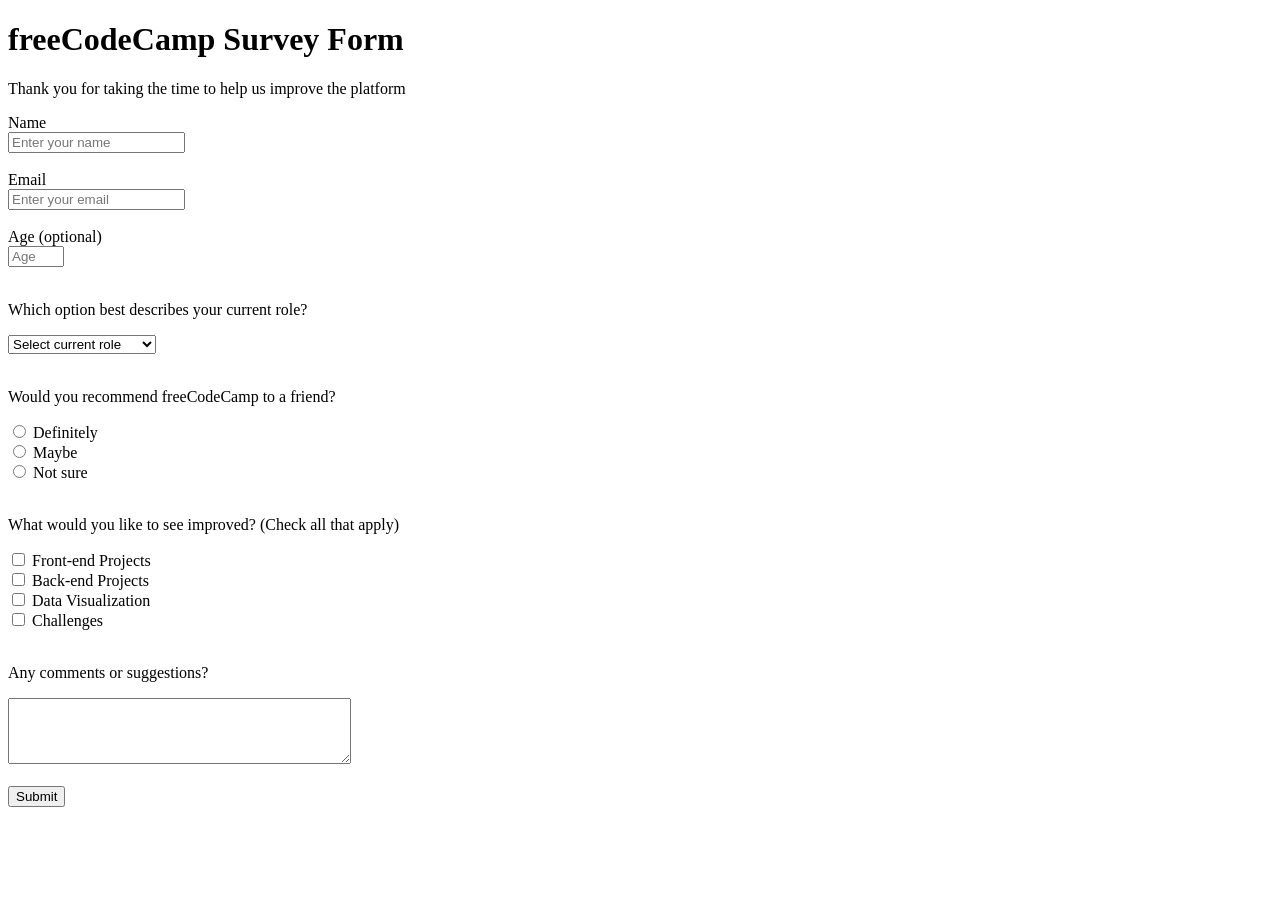
==== index.html @ d432a959 "Add files via upload" ====
<!DOCTYPE html>
<html lang="en">
<head>
  <meta charset="UTF-8">
  <title>freeCodeCamp Survey Form</title>
</head>
<body>

  <!-- Title -->
  <h1 id="title">freeCodeCamp Survey Form</h1>

  <!-- Description -->
  <p id="description">
    Thank you for taking the time to help us improve the platform
  </p>

  <!-- Form -->
  <form id="survey-form">

    <!-- Name -->
    <label id="name-label" for="name">Name</label><br>
    <input 
      type="text" 
      id="name" 
      name="name"
      placeholder="Enter your name" 
      required
    ><br><br>

    <!-- Email -->
    <label id="email-label" for="email">Email</label><br>
    <input 
      type="email" 
      id="email" 
      name="email"
      placeholder="Enter your email" 
      required
    ><br><br>

    <!-- Number -->
    <label id="number-label" for="number">Age (optional)</label><br>
    <input 
      type="number" 
      id="number" 
      name="age"
      placeholder="Age"
      min="10"
      max="100"
    ><br><br>

    <!-- Dropdown -->
    <p>Which option best describes your current role?</p>
    <select id="dropdown" name="role">
      <option value="">Select current role</option>
      <option value="student">Student</option>
      <option value="working">Working Professional</option>
    </select><br><br>

    <!-- Radio buttons -->
    <p>Would you recommend freeCodeCamp to a friend?</p>
    <input type="radio" name="recommend" value="definitely"> Definitely<br>
    <input type="radio" name="recommend" value="maybe"> Maybe<br>
    <input type="radio" name="recommend" value="not-sure"> Not sure<br><br>

    <!-- Checkboxes -->
    <p>What would you like to see improved? (Check all that apply)</p>
    <input type="checkbox" value="frontend"> Front-end Projects<br>
    <input type="checkbox" value="backend"> Back-end Projects<br>
    <input type="checkbox" value="data-visualization"> Data Visualization<br>
    <input type="checkbox" value="challenges"> Challenges<br><br>

    <!-- Textarea -->
    <p>Any comments or suggestions?</p>
    <textarea 
      placeholder="Enter your comment here..."
      rows="4"
      cols="40">
    </textarea><br><br>

    <!-- Submit -->
    <button id="submit" type="submit">Submit</button>

  </form>

</body>
</html>
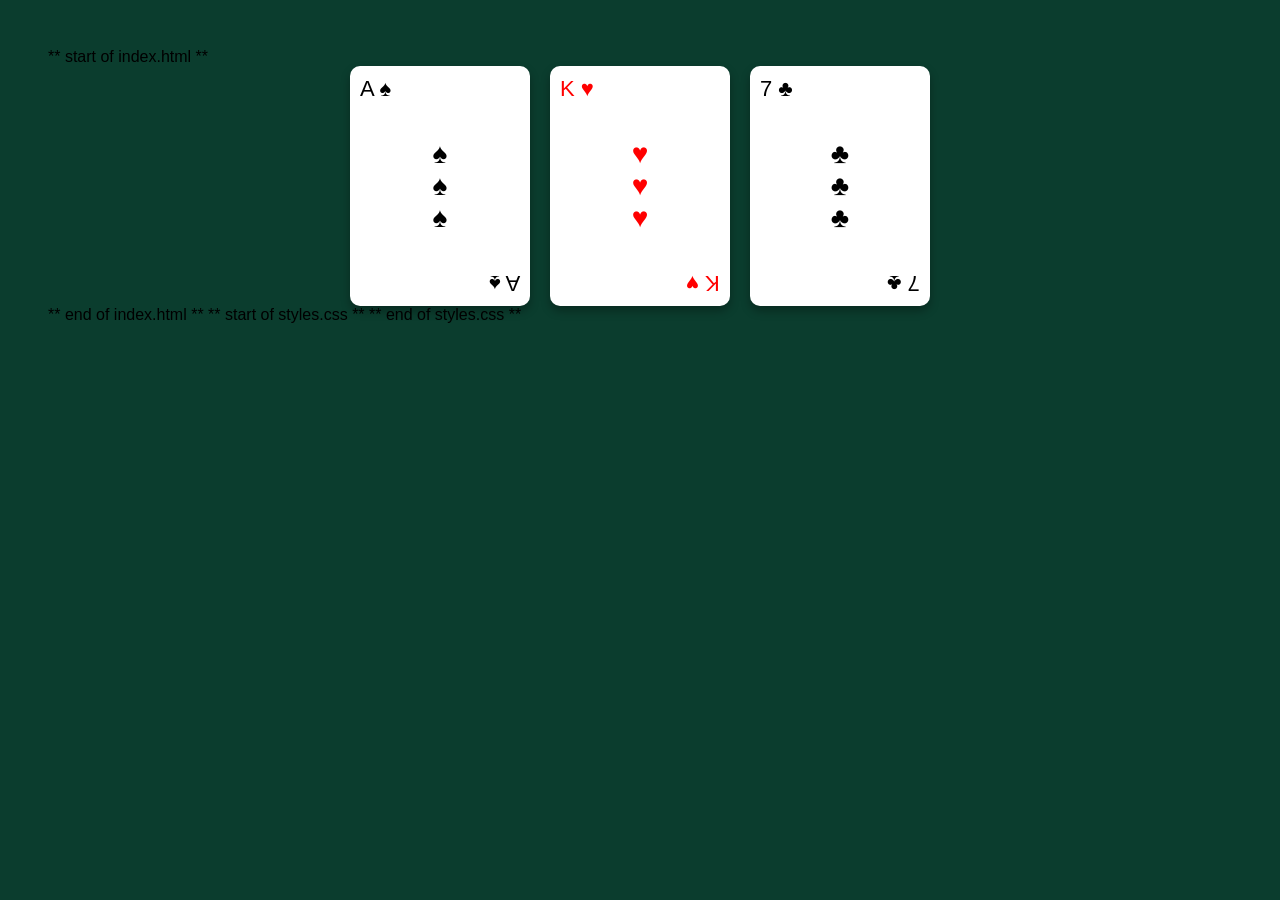
==== commit 9621ab5a: "index.html" ====
--- a/index.html
+++ b/index.html
@@ -1,86 +1,110 @@
+** start of index.html **
+
 <!DOCTYPE html>
 <html lang="en">
 <head>
-  <meta charset="UTF-8">
-  <title>freeCodeCamp Survey Form</title>
+<meta charset="UTF-8">
+<title>Playing Cards Flexbox</title>
+
+<style>
+    body {
+        background-color: #0b3d2e;
+        font-family: Arial, sans-serif;
+        padding: 40px;
+    }
+
+    /* MAIN CONTAINER */
+    #playing-cards {
+        display: flex;
+        justify-content: center;
+        flex-wrap: wrap;
+        gap: 20px;
+    }
+
+    /* CARD */
+    .card {
+        width: 160px;
+        height: 220px;
+        background-color: white;
+        border-radius: 10px;
+        padding: 10px;
+        display: flex;
+        justify-content: space-between;
+        box-shadow: 0 5px 10px rgba(0,0,0,0.3);
+    }
+
+    /* LEFT, MIDDLE, RIGHT */
+    .left {
+        align-self: flex-start;
+        font-size: 22px;
+    }
+
+    .middle {
+        align-self: center;
+        display: flex;
+        flex-direction: column;
+        align-items: center;
+        font-size: 28px;
+    }
+
+    .right {
+        align-self: flex-end;
+        font-size: 22px;
+        transform: rotate(180deg);
+    }
+
+    .red {
+        color: red;
+    }
+</style>
 </head>
+
 <body>
 
-  <!-- Title -->
-  <h1 id="title">freeCodeCamp Survey Form</h1>
+<main id="playing-cards">
 
-  <!-- Description -->
-  <p id="description">
-    Thank you for taking the time to help us improve the platform
-  </p>
+    <div class="card">
+        <div class="left">A ♠</div>
+        <div class="middle">
+            <div>♠</div>
+            <div>♠</div>
+            <div>♠</div>
+        </div>
+        <div class="right">A ♠</div>
+    </div>
 
-  <!-- Form -->
-  <form id="survey-form">
+    <div class="card">
+        <div class="left red">K ♥</div>
+        <div class="middle red">
+            <div>♥</div>
+            <div>♥</div>
+            <div>♥</div>
+        </div>
+        <div class="right red">K ♥</div>
+    </div>
 
-    <!-- Name -->
-    <label id="name-label" for="name">Name</label><br>
-    <input 
-      type="text" 
-      id="name" 
-      name="name"
-      placeholder="Enter your name" 
-      required
-    ><br><br>
+    <div class="card">
+        <div class="left">7 ♣</div>
+        <div class="middle">
+            <div>♣</div>
+            <div>♣</div>
+            <div>♣</div>
+        </div>
+        <div class="right">7 ♣</div>
+    </div>
 
-    <!-- Email -->
-    <label id="email-label" for="email">Email</label><br>
-    <input 
-      type="email" 
-      id="email" 
-      name="email"
-      placeholder="Enter your email" 
-      required
-    ><br><br>
-
-    <!-- Number -->
-    <label id="number-label" for="number">Age (optional)</label><br>
-    <input 
-      type="number" 
-      id="number" 
-      name="age"
-      placeholder="Age"
-      min="10"
-      max="100"
-    ><br><br>
-
-    <!-- Dropdown -->
-    <p>Which option best describes your current role?</p>
-    <select id="dropdown" name="role">
-      <option value="">Select current role</option>
-      <option value="student">Student</option>
-      <option value="working">Working Professional</option>
-    </select><br><br>
-
-    <!-- Radio buttons -->
-    <p>Would you recommend freeCodeCamp to a friend?</p>
-    <input type="radio" name="recommend" value="definitely"> Definitely<br>
-    <input type="radio" name="recommend" value="maybe"> Maybe<br>
-    <input type="radio" name="recommend" value="not-sure"> Not sure<br><br>
-
-    <!-- Checkboxes -->
-    <p>What would you like to see improved? (Check all that apply)</p>
-    <input type="checkbox" value="frontend"> Front-end Projects<br>
-    <input type="checkbox" value="backend"> Back-end Projects<br>
-    <input type="checkbox" value="data-visualization"> Data Visualization<br>
-    <input type="checkbox" value="challenges"> Challenges<br><br>
-
-    <!-- Textarea -->
-    <p>Any comments or suggestions?</p>
-    <textarea 
-      placeholder="Enter your comment here..."
-      rows="4"
-      cols="40">
-    </textarea><br><br>
-
-    <!-- Submit -->
-    <button id="submit" type="submit">Submit</button>
-
-  </form>
+</main>
 
 </body>
 </html>
+
+
+** end of index.html **
+
+** start of styles.css **
+
+
+
+** end of styles.css **
+
+
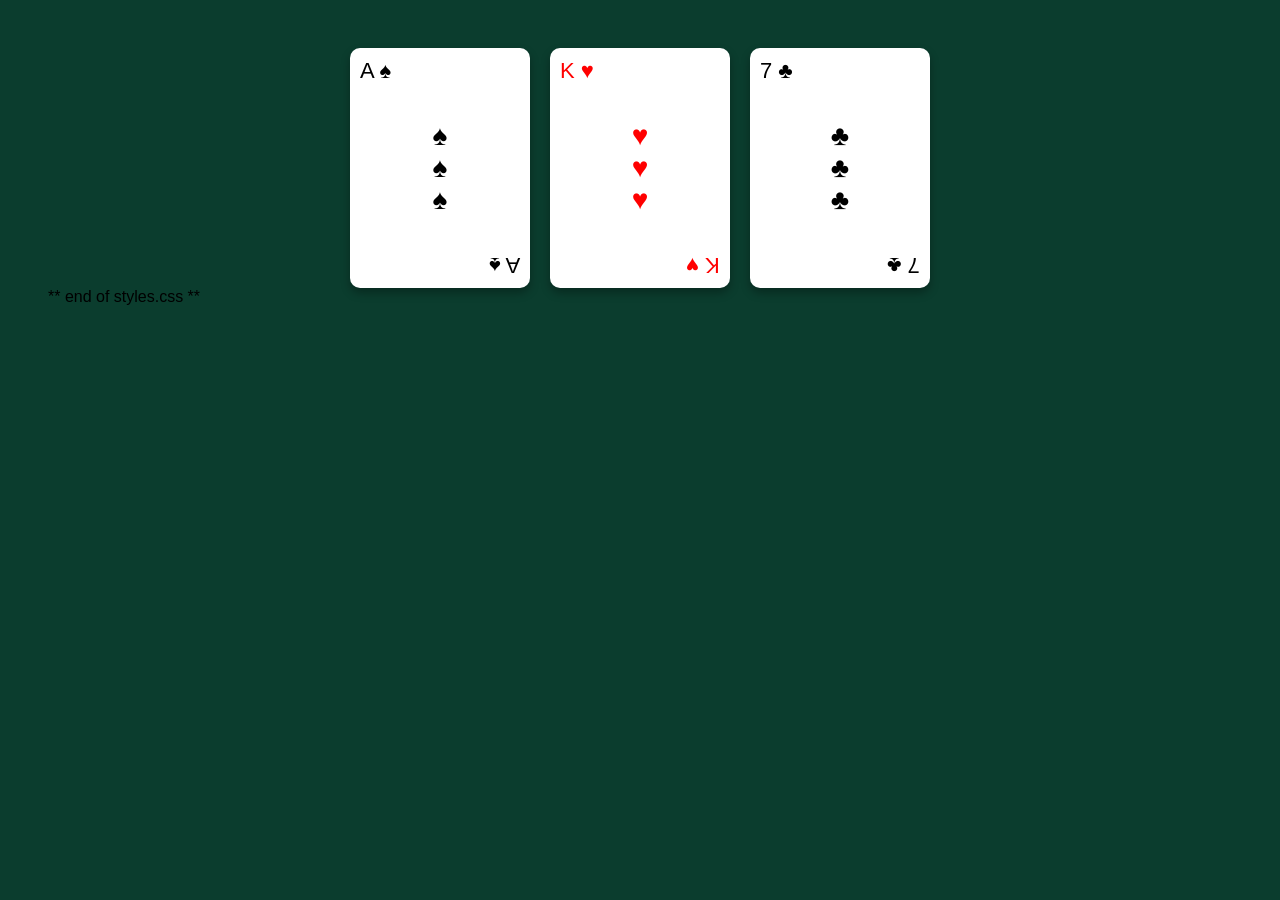
==== commit 4216bf9d: "index.html" ====
--- a/index.html
+++ b/index.html
@@ -1,5 +1,3 @@
-** start of index.html **
-
 <!DOCTYPE html>
 <html lang="en">
 <head>
@@ -99,12 +97,9 @@
 </html>
 
 
-** end of index.html **
-
-** start of styles.css **
-
 
 
 ** end of styles.css **
 
 
+
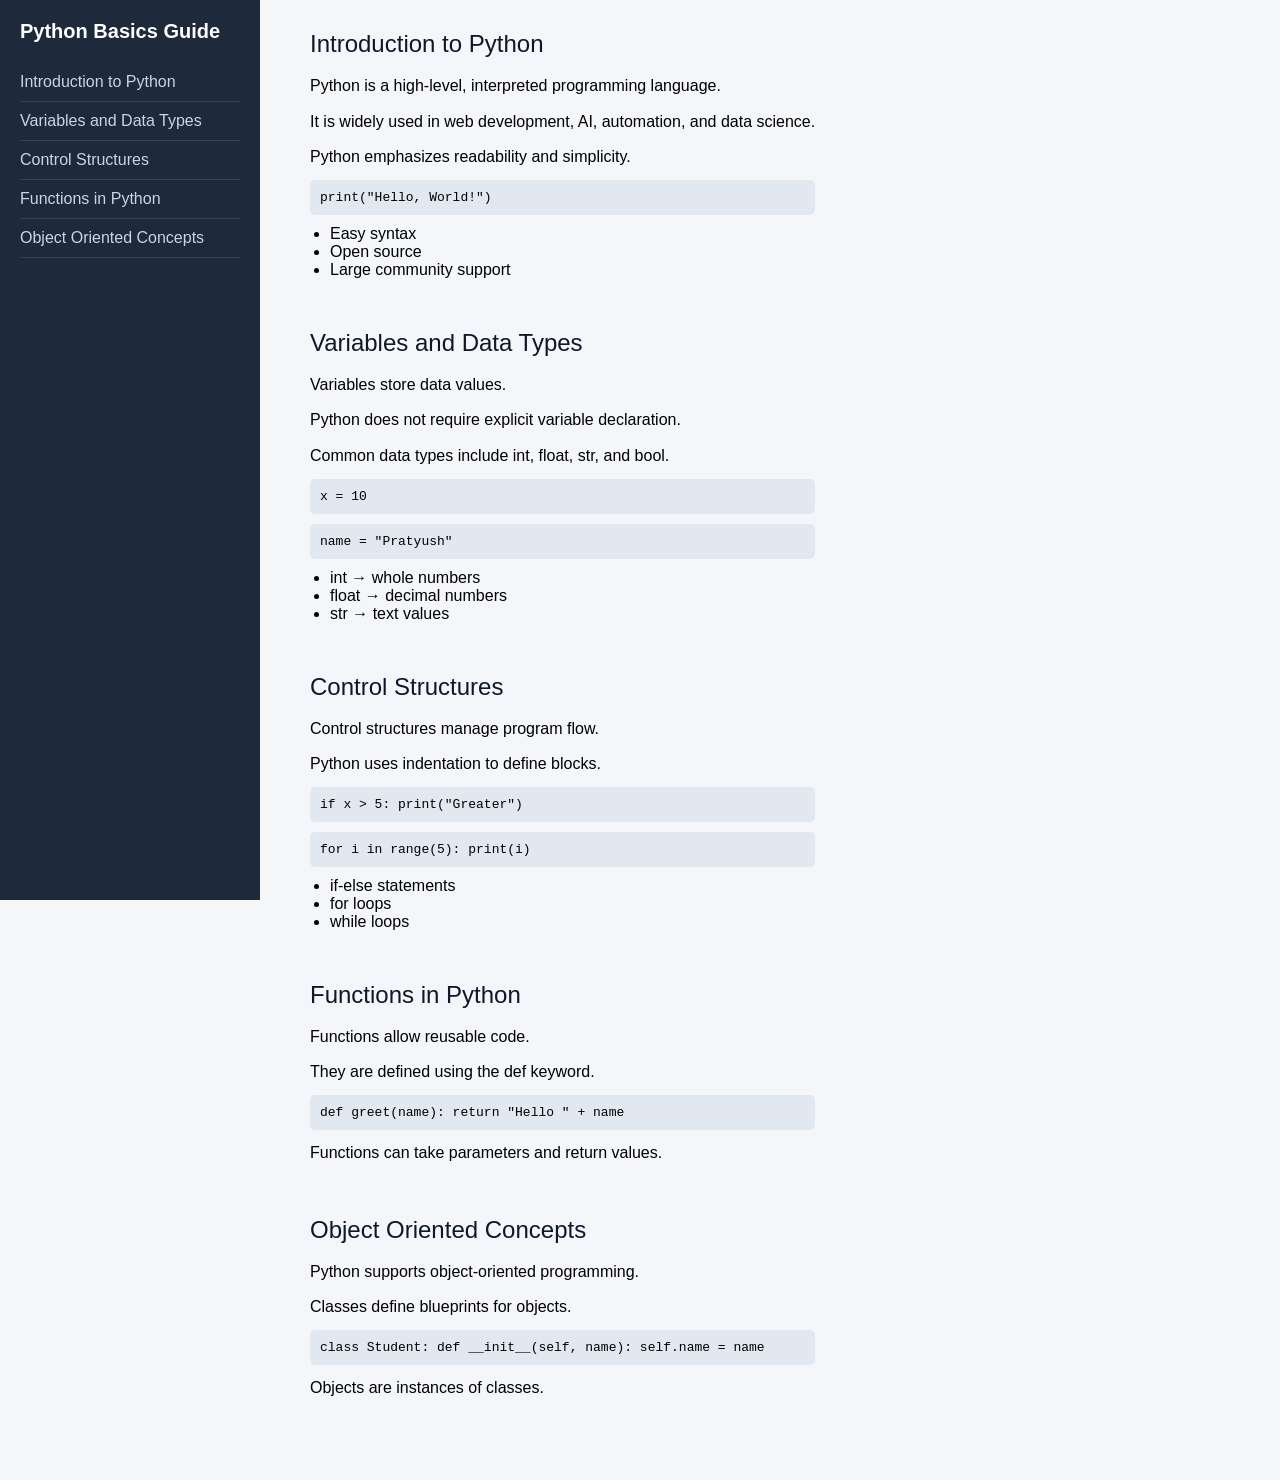
==== commit 8e0b649c: "Update index.html" ====
--- a/index.html
+++ b/index.html
@@ -1,97 +1,106 @@
 <!DOCTYPE html>
 <html lang="en">
 <head>
-<meta charset="UTF-8">
-<title>Playing Cards Flexbox</title>
-
-<style>
-    body {
-        background-color: #0b3d2e;
-        font-family: Arial, sans-serif;
-        padding: 40px;
-    }
-
-    /* MAIN CONTAINER */
-    #playing-cards {
-        display: flex;
-        justify-content: center;
-        flex-wrap: wrap;
-        gap: 20px;
-    }
-
-    /* CARD */
-    .card {
-        width: 160px;
-        height: 220px;
-        background-color: white;
-        border-radius: 10px;
-        padding: 10px;
-        display: flex;
-        justify-content: space-between;
-        box-shadow: 0 5px 10px rgba(0,0,0,0.3);
-    }
-
-    /* LEFT, MIDDLE, RIGHT */
-    .left {
-        align-self: flex-start;
-        font-size: 22px;
-    }
-
-    .middle {
-        align-self: center;
-        display: flex;
-        flex-direction: column;
-        align-items: center;
-        font-size: 28px;
-    }
-
-    .right {
-        align-self: flex-end;
-        font-size: 22px;
-        transform: rotate(180deg);
-    }
-
-    .red {
-        color: red;
-    }
-</style>
+  <meta charset="UTF-8">
+  <title>Python Basics Documentation</title>
+  <link rel="stylesheet" href="styles.css">
 </head>
-
 <body>
 
-<main id="playing-cards">
+  <!-- NAVIGATION -->
+  <nav id="navbar">
+    <header>Python Basics Guide</header>
+    <a class="nav-link" href="#Introduction_to_Python">Introduction to Python</a>
+    <a class="nav-link" href="#Variables_and_Data_Types">Variables and Data Types</a>
+    <a class="nav-link" href="#Control_Structures">Control Structures</a>
+    <a class="nav-link" href="#Functions_in_Python">Functions in Python</a>
+    <a class="nav-link" href="#Object_Oriented_Concepts">Object Oriented Concepts</a>
+  </nav>
 
-    <div class="card">
-        <div class="left">A ♠</div>
-        <div class="middle">
-            <div>♠</div>
-            <div>♠</div>
-            <div>♠</div>
-        </div>
-        <div class="right">A ♠</div>
-    </div>
+  <!-- MAIN CONTENT -->
+  <main id="main-doc">
 
-    <div class="card">
-        <div class="left red">K ♥</div>
-        <div class="middle red">
-            <div>♥</div>
-            <div>♥</div>
-            <div>♥</div>
-        </div>
-        <div class="right red">K ♥</div>
-    </div>
+    <section class="main-section" id="Introduction_to_Python">
+      <header>Introduction to Python</header>
+      <p>Python is a high-level, interpreted programming language.</p>
+      <p>It is widely used in web development, AI, automation, and data science.</p>
+      <p>Python emphasizes readability and simplicity.</p>
 
-    <div class="card">
-        <div class="left">7 ♣</div>
-        <div class="middle">
-            <div>♣</div>
-            <div>♣</div>
-            <div>♣</div>
-        </div>
-        <div class="right">7 ♣</div>
-    </div>
+      <code>print("Hello, World!")</code>
 
-</main>
+      <ul>
+        <li>Easy syntax</li>
+        <li>Open source</li>
+        <li>Large community support</li>
+      </ul>
+    </section>
+
+    <section class="main-section" id="Variables_and_Data_Types">
+      <header>Variables and Data Types</header>
+      <p>Variables store data values.</p>
+      <p>Python does not require explicit variable declaration.</p>
+      <p>Common data types include int, float, str, and bool.</p>
+
+      <code>x = 10</code>
+      <code>name = "Pratyush"</code>
+
+      <ul>
+        <li>int → whole numbers</li>
+        <li>float → decimal numbers</li>
+        <li>str → text values</li>
+      </ul>
+    </section>
+
+    <section class="main-section" id="Control_Structures">
+      <header>Control Structures</header>
+      <p>Control structures manage program flow.</p>
+      <p>Python uses indentation to define blocks.</p>
+
+      <code>
+if x > 5:
+    print("Greater")
+      </code>
+
+      <code>
+for i in range(5):
+    print(i)
+      </code>
+
+      <ul>
+        <li>if-else statements</li>
+        <li>for loops</li>
+        <li>while loops</li>
+      </ul>
+    </section>
+
+    <section class="main-section" id="Functions_in_Python">
+      <header>Functions in Python</header>
+      <p>Functions allow reusable code.</p>
+      <p>They are defined using the def keyword.</p>
+
+      <code>
+def greet(name):
+    return "Hello " + name
+      </code>
+
+      <p>Functions can take parameters and return values.</p>
+    </section>
+
+    <section class="main-section" id="Object_Oriented_Concepts">
+      <header>Object Oriented Concepts</header>
+      <p>Python supports object-oriented programming.</p>
+      <p>Classes define blueprints for objects.</p>
+
+      <code>
+class Student:
+    def __init__(self, name):
+        self.name = name
+      </code>
+
+      <p>Objects are instances of classes.</p>
+    </section>
+
+  </main>
 
 </body>
 </html>
@@ -99,7 +108,4 @@
 
 
 
-** end of styles.css **
 
-
-
--- a/styles.css
+++ b/styles.css
@@ -0,0 +1,97 @@
+* {
+  margin: 0;
+  padding: 0;
+  box-sizing: border-box;
+  font-family: Arial, sans-serif;
+}
+
+body {
+  display: flex;
+  background-color: #f4f6f9;
+}
+
+/* NAVBAR */
+#navbar {
+  position: fixed;
+  left: 0;
+  top: 0;
+  width: 260px;
+  height: 100vh;
+  background-color: #1e293b;
+  padding: 20px;
+  overflow-y: auto;
+}
+
+#navbar header {
+  font-size: 20px;
+  font-weight: bold;
+  color: white;
+  margin-bottom: 20px;
+}
+
+.nav-link {
+  display: block;
+  color: #cbd5e1;
+  text-decoration: none;
+  padding: 10px 0;
+  border-bottom: 1px solid #334155;
+}
+
+.nav-link:hover {
+  color: white;
+  padding-left: 5px;
+  transition: 0.3s;
+}
+
+/* MAIN CONTENT */
+#main-doc {
+  margin-left: 280px;
+  padding: 30px;
+  max-width: 900px;
+}
+
+.main-section {
+  margin-bottom: 50px;
+}
+
+.main-section header {
+  font-size: 24px;
+  margin-bottom: 15px;
+  color: #0f172a;
+}
+
+p {
+  margin-bottom: 10px;
+  line-height: 1.6;
+}
+
+code {
+  display: block;
+  background-color: #e2e8f0;
+  padding: 10px;
+  margin: 10px 0;
+  border-radius: 5px;
+  font-family: monospace;
+}
+
+ul {
+  margin-left: 20px;
+  margin-top: 10px;
+}
+
+/* MEDIA QUERY */
+@media (max-width: 768px) {
+  body {
+    flex-direction: column;
+  }
+
+  #navbar {
+    position: relative;
+    width: 100%;
+    height: auto;
+  }
+
+  #main-doc {
+    margin-left: 0;
+  }
+}
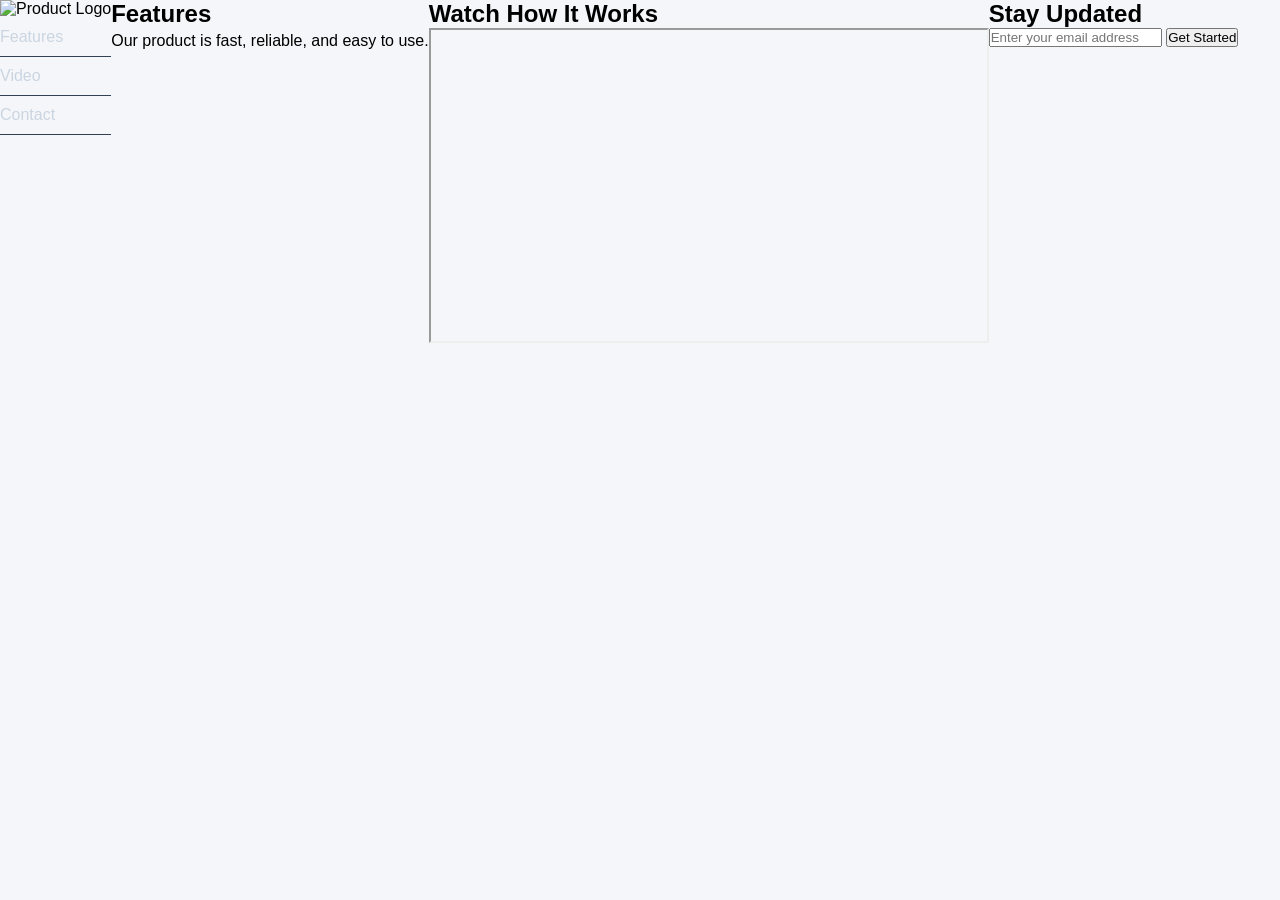
==== commit dc2a0927: "Update index.html" ====
--- a/index.html
+++ b/index.html
@@ -2,105 +2,65 @@
 <html lang="en">
 <head>
   <meta charset="UTF-8">
-  <title>Python Basics Documentation</title>
+  <title>Product Landing Page</title>
   <link rel="stylesheet" href="styles.css">
 </head>
 <body>
 
-  <!-- NAVIGATION -->
-  <nav id="navbar">
-    <header>Python Basics Guide</header>
-    <a class="nav-link" href="#Introduction_to_Python">Introduction to Python</a>
-    <a class="nav-link" href="#Variables_and_Data_Types">Variables and Data Types</a>
-    <a class="nav-link" href="#Control_Structures">Control Structures</a>
-    <a class="nav-link" href="#Functions_in_Python">Functions in Python</a>
-    <a class="nav-link" href="#Object_Oriented_Concepts">Object Oriented Concepts</a>
-  </nav>
+  <!-- HEADER -->
+  <header id="header">
+    <img 
+      id="header-img" 
+      src="https://w7.pngwing.com/pngs/171/283/png-transparent-paper-box-computer-icons-symbol-random-buttons-miscellaneous-angle-text.png" 
+      alt="Product Logo"
+    >
 
-  <!-- MAIN CONTENT -->
-  <main id="main-doc">
+    <nav id="nav-bar">
+      <a class="nav-link" href="#features">Features</a>
+      <a class="nav-link" href="#video-section">Video</a>
+      <a class="nav-link" href="#contact">Contact</a>
+    </nav>
+  </header>
 
-    <section class="main-section" id="Introduction_to_Python">
-      <header>Introduction to Python</header>
-      <p>Python is a high-level, interpreted programming language.</p>
-      <p>It is widely used in web development, AI, automation, and data science.</p>
-      <p>Python emphasizes readability and simplicity.</p>
+  <!-- FEATURES SECTION -->
+  <section id="features">
+    <h2>Features</h2>
+    <p>Our product is fast, reliable, and easy to use.</p>
+  </section>
 
-      <code>print("Hello, World!")</code>
+  <!-- VIDEO SECTION -->
+  <section id="video-section">
+    <h2>Watch How It Works</h2>
+    <iframe 
+      id="video"
+      width="560"
+      height="315"
+      src="https://www.youtube.com/embed/jNQXAC9IVRw?si=QXcX3UVQUJFHVchv"
+      allowfullscreen>
+    </iframe>
+  </section>
 
-      <ul>
-        <li>Easy syntax</li>
-        <li>Open source</li>
-        <li>Large community support</li>
-      </ul>
-    </section>
-
-    <section class="main-section" id="Variables_and_Data_Types">
-      <header>Variables and Data Types</header>
-      <p>Variables store data values.</p>
-      <p>Python does not require explicit variable declaration.</p>
-      <p>Common data types include int, float, str, and bool.</p>
-
-      <code>x = 10</code>
-      <code>name = "Pratyush"</code>
-
-      <ul>
-        <li>int → whole numbers</li>
-        <li>float → decimal numbers</li>
-        <li>str → text values</li>
-      </ul>
-    </section>
-
-    <section class="main-section" id="Control_Structures">
-      <header>Control Structures</header>
-      <p>Control structures manage program flow.</p>
-      <p>Python uses indentation to define blocks.</p>
-
-      <code>
-if x > 5:
-    print("Greater")
-      </code>
-
-      <code>
-for i in range(5):
-    print(i)
-      </code>
-
-      <ul>
-        <li>if-else statements</li>
-        <li>for loops</li>
-        <li>while loops</li>
-      </ul>
-    </section>
-
-    <section class="main-section" id="Functions_in_Python">
-      <header>Functions in Python</header>
-      <p>Functions allow reusable code.</p>
-      <p>They are defined using the def keyword.</p>
-
-      <code>
-def greet(name):
-    return "Hello " + name
-      </code>
-
-      <p>Functions can take parameters and return values.</p>
-    </section>
-
-    <section class="main-section" id="Object_Oriented_Concepts">
-      <header>Object Oriented Concepts</header>
-      <p>Python supports object-oriented programming.</p>
-      <p>Classes define blueprints for objects.</p>
-
-      <code>
-class Student:
-    def __init__(self, name):
-        self.name = name
-      </code>
-
-      <p>Objects are instances of classes.</p>
-    </section>
-
-  </main>
+  <!-- CONTACT / FORM -->
+  <section id="contact">
+    <h2>Stay Updated</h2>
+    <form 
+      id="form"
+      action="https://www.freecodecamp.org/email-submit"
+    >
+      <input
+        id="email"
+        name="email"
+        type="email"
+        placeholder="Enter your email address"
+        required
+      >
+      <input
+        id="submit"
+        type="submit"
+        value="Get Started"
+      >
+    </form>
+  </section>
 
 </body>
 </html>
@@ -109,3 +69,4 @@
 
 
 
+
